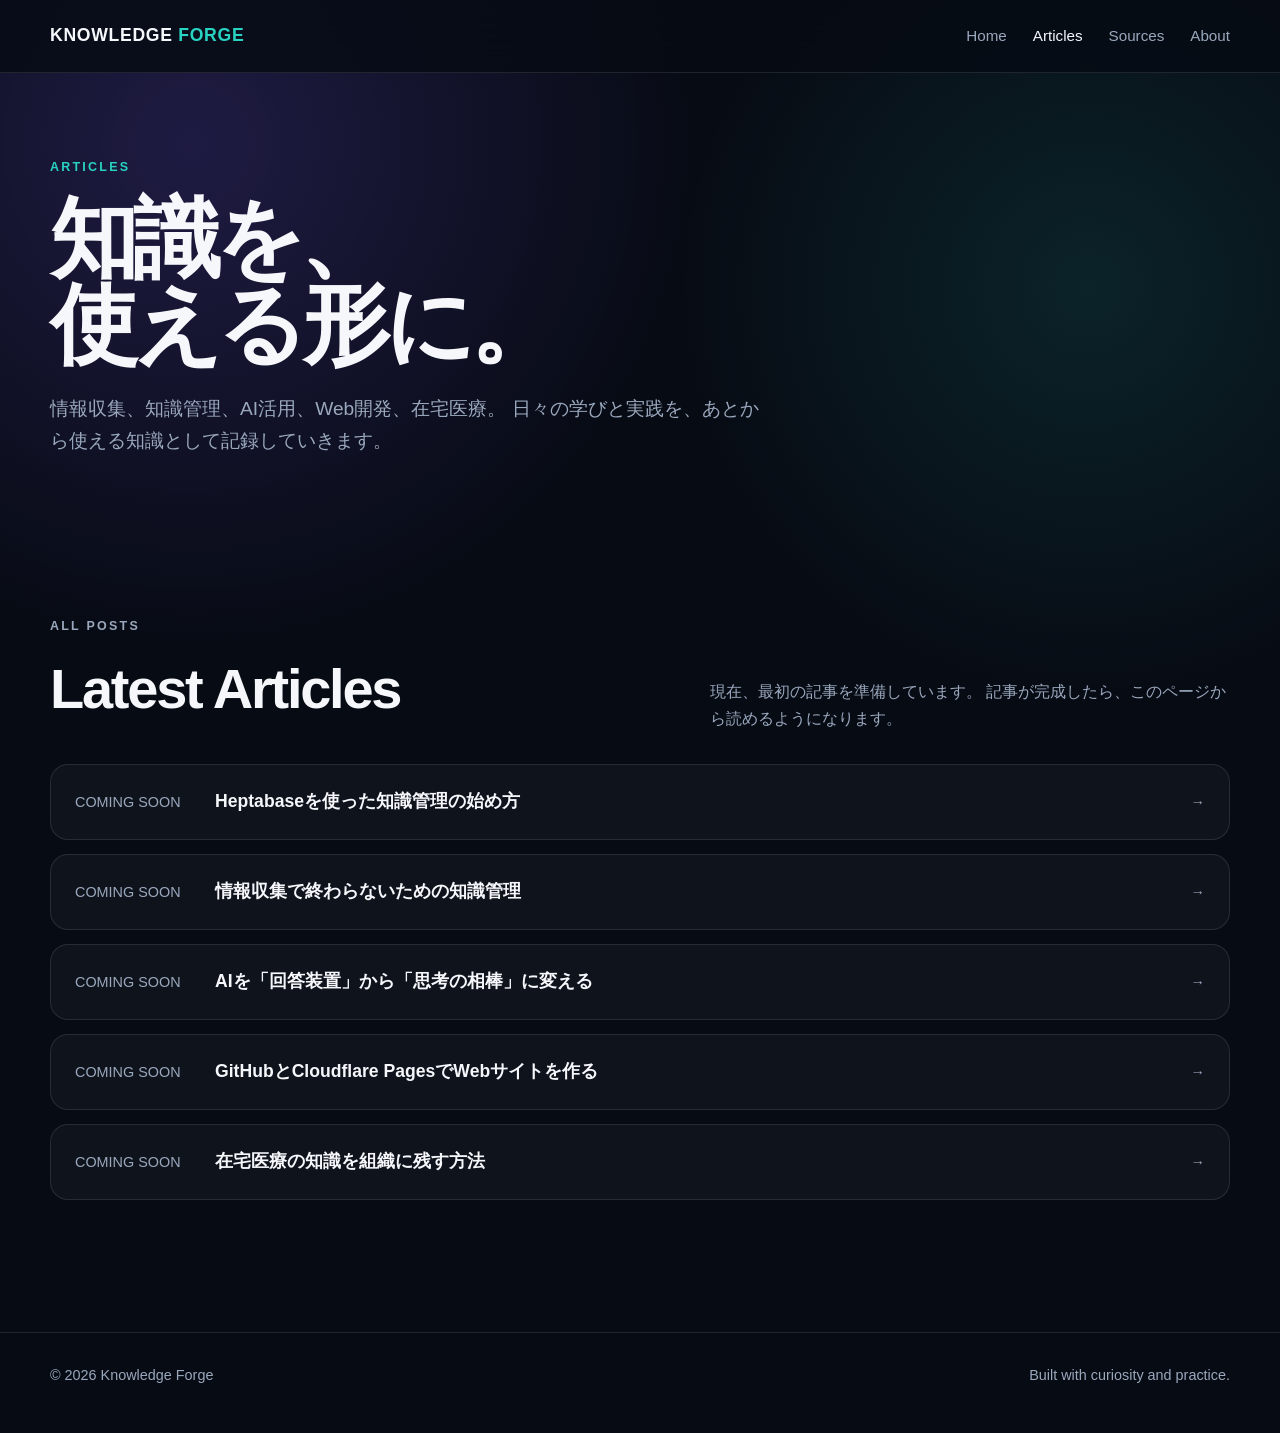
==== articles.html @ 5b1553bd "Create articles.html" ====
<!DOCTYPE html>
<html lang="ja">
<head>
  <meta charset="UTF-8">

  <meta
    name="viewport"
    content="width=device-width, initial-scale=1.0"
  >

  <meta
    name="description"
    content="Knowledge Forgeの記事一覧。Heptabase、AI、自動化、Web開発、在宅医療について発信します。"
  >

  <title>Articles | Knowledge Forge</title>

  <link rel="stylesheet" href="style.css">
</head>

<body>

  <header class="site-header">
    <div class="container nav">

      <a class="logo" href="index.html">
        KNOWLEDGE <span>FORGE</span>
      </a>

      <nav class="nav-links" aria-label="メインナビゲーション">
        <a href="index.html">Home</a>
        <a class="active" href="articles.html">Articles</a>
        <a href="sources.html">Sources</a>
        <a href="about.html">About</a>
      </nav>

    </div>
  </header>

  <main>

    <section class="page-hero">
      <div class="container">

        <p class="eyebrow">ARTICLES</p>

        <h1>
          知識を、<br>
          使える形に。
        </h1>

        <p class="hero-copy">
          情報収集、知識管理、AI活用、Web開発、在宅医療。
          日々の学びと実践を、あとから使える知識として記録していきます。
        </p>

      </div>
    </section>

    <section class="section">
      <div class="container">

        <div class="section-heading">
          <div>
            <p class="eyebrow">ALL POSTS</p>
            <h2>Latest Articles</h2>
          </div>

          <p>
            現在、最初の記事を準備しています。
            記事が完成したら、このページから読めるようになります。
          </p>
        </div>

        <div class="article-list">

          <a class="article-item" href="#">
            <span class="article-date">COMING SOON</span>

            <h2>
              Heptabaseを使った知識管理の始め方
            </h2>

            <span class="article-arrow">→</span>
          </a>

          <a class="article-item" href="#">
            <span class="article-date">COMING SOON</span>

            <h2>
              情報収集で終わらないための知識管理
            </h2>

            <span class="article-arrow">→</span>
          </a>

          <a class="article-item" href="#">
            <span class="article-date">COMING SOON</span>

            <h2>
              AIを「回答装置」から「思考の相棒」に変える
            </h2>

            <span class="article-arrow">→</span>
          </a>

          <a class="article-item" href="#">
            <span class="article-date">COMING SOON</span>

            <h2>
              GitHubとCloudflare PagesでWebサイトを作る
            </h2>

            <span class="article-arrow">→</span>
          </a>

          <a class="article-item" href="#">
            <span class="article-date">COMING SOON</span>

            <h2>
              在宅医療の知識を組織に残す方法
            </h2>

            <span class="article-arrow">→</span>
          </a>

        </div>
      </div>
    </section>

  </main>

  <footer class="site-footer">
    <div class="container footer-inner">

      <p>
        © 2026 Knowledge Forge
      </p>

      <p>
        Built with curiosity and practice.
      </p>

    </div>
  </footer>

</body>
</html>
---- style.css ----
:root {
  --bg: #070b14;
  --bg-soft: #0d1320;
  --panel: rgba(18, 27, 44, 0.78);
  --text: #f5f7fb;
  --muted: #9aa8bd;
  --line: rgba(255, 255, 255, 0.1);
  --accent: #7c5cff;
  --accent-2: #29d3c2;
  --max-width: 1180px;
}

* {
  box-sizing: border-box;
}

html {
  scroll-behavior: smooth;
}

body {
  margin: 0;
  min-height: 100vh;
  color: var(--text);
  background:
    radial-gradient(circle at 15% 10%, rgba(124, 92, 255, 0.2), transparent 30%),
    radial-gradient(circle at 85% 20%, rgba(41, 211, 194, 0.12), transparent 26%),
    var(--bg);
  font-family:
    Inter,
    -apple-system,
    BlinkMacSystemFont,
    "Segoe UI",
    sans-serif;
  line-height: 1.7;
}

a {
  color: inherit;
  text-decoration: none;
}

img {
  max-width: 100%;
  display: block;
}

.container {
  width: min(calc(100% - 40px), var(--max-width));
  margin: 0 auto;
}

.site-header {
  position: sticky;
  top: 0;
  z-index: 100;
  border-bottom: 1px solid var(--line);
  background: rgba(7, 11, 20, 0.82);
  backdrop-filter: blur(18px);
}

.nav {
  min-height: 72px;
  display: flex;
  align-items: center;
  justify-content: space-between;
  gap: 24px;
}

.logo {
  font-size: 1.1rem;
  font-weight: 800;
  letter-spacing: 0.04em;
}

.logo span {
  color: var(--accent-2);
}

.nav-links {
  display: flex;
  align-items: center;
  gap: 26px;
  color: var(--muted);
  font-size: 0.95rem;
}

.nav-links a:hover,
.nav-links a.active {
  color: var(--text);
}

.hero {
  padding: 110px 0 90px;
}

.eyebrow {
  margin-bottom: 18px;
  color: var(--accent-2);
  font-size: 0.78rem;
  font-weight: 800;
  letter-spacing: 0.18em;
  text-transform: uppercase;
}

h1,
h2,
h3,
p {
  margin-top: 0;
}

h1 {
  max-width: 900px;
  margin-bottom: 24px;
  font-size: clamp(3rem, 8vw, 6.7rem);
  line-height: 0.98;
  letter-spacing: -0.06em;
}

.hero-copy {
  max-width: 720px;
  margin-bottom: 36px;
  color: var(--muted);
  font-size: clamp(1rem, 2vw, 1.2rem);
}

.button-row {
  display: flex;
  flex-wrap: wrap;
  gap: 14px;
}

.button {
  display: inline-flex;
  min-height: 48px;
  align-items: center;
  justify-content: center;
  padding: 0 22px;
  border: 1px solid var(--line);
  border-radius: 999px;
  font-weight: 700;
  transition:
    transform 0.2s ease,
    border-color 0.2s ease,
    background 0.2s ease;
}

.button:hover {
  transform: translateY(-2px);
  border-color: rgba(255, 255, 255, 0.28);
}

.button-primary {
  border-color: transparent;
  background: linear-gradient(135deg, var(--accent), #5d8cff);
}

.button-secondary {
  background: rgba(255, 255, 255, 0.04);
}

.section {
  padding: 72px 0;
}

.section-heading {
  display: flex;
  align-items: end;
  justify-content: space-between;
  gap: 30px;
  margin-bottom: 28px;
}

.section-heading h2 {
  margin-bottom: 0;
  font-size: clamp(2rem, 5vw, 3.5rem);
  letter-spacing: -0.04em;
}

.section-heading p {
  max-width: 520px;
  margin-bottom: 4px;
  color: var(--muted);
}

.grid {
  display: grid;
  grid-template-columns: repeat(3, minmax(0, 1fr));
  gap: 18px;
}

.card {
  min-height: 250px;
  padding: 26px;
  border: 1px solid var(--line);
  border-radius: 24px;
  background:
    linear-gradient(
      145deg,
      rgba(255, 255, 255, 0.07),
      rgba(255, 255, 255, 0.02)
    ),
    var(--panel);
  box-shadow: 0 24px 80px rgba(0, 0, 0, 0.22);
  transition:
    transform 0.25s ease,
    border-color 0.25s ease;
}

.card:hover {
  transform: translateY(-5px);
  border-color: rgba(124, 92, 255, 0.55);
}

.card-number {
  display: block;
  margin-bottom: 54px;
  color: var(--accent-2);
  font-size: 0.8rem;
  font-weight: 800;
  letter-spacing: 0.16em;
}

.card h3 {
  margin-bottom: 10px;
  font-size: 1.35rem;
}

.card p {
  margin-bottom: 0;
  color: var(--muted);
}

.page-hero {
  padding: 84px 0 50px;
}

.page-hero h1 {
  font-size: clamp(2.8rem, 7vw, 5.5rem);
}

.article-list {
  display: grid;
  gap: 14px;
}

.article-item {
  display: grid;
  grid-template-columns: 120px 1fr auto;
  align-items: center;
  gap: 20px;
  padding: 22px 24px;
  border: 1px solid var(--line);
  border-radius: 18px;
  background: rgba(255, 255, 255, 0.035);
}

.article-item:hover {
  border-color: rgba(124, 92, 255, 0.48);
}

.article-date,
.article-arrow {
  color: var(--muted);
  font-size: 0.9rem;
}

.article-item h2 {
  margin: 0;
  font-size: 1.1rem;
}

.content {
  max-width: 780px;
  padding-bottom: 90px;
}

.content h2 {
  margin-top: 46px;
  font-size: 1.8rem;
}

.content p,
.content li {
  color: var(--muted);
}

.site-footer {
  margin-top: 60px;
  border-top: 1px solid var(--line);
}

.footer-inner {
  min-height: 100px;
  display: flex;
  align-items: center;
  justify-content: space-between;
  gap: 20px;
  color: var(--muted);
  font-size: 0.9rem;
}

@media (max-width: 820px) {
  .nav {
    min-height: auto;
    padding: 18px 0;
    align-items: flex-start;
    flex-direction: column;
  }

  .nav-links {
    width: 100%;
    gap: 16px;
    overflow-x: auto;
    padding-bottom: 4px;
  }

  .hero {
    padding: 80px 0 64px;
  }

  .grid {
    grid-template-columns: 1fr;
  }

  .section-heading {
    align-items: flex-start;
    flex-direction: column;
  }

  .article-item {
    grid-template-columns: 1fr;
    gap: 6px;
  }

  .article-arrow {
    display: none;
  }

  .footer-inner {
    padding: 28px 0;
    align-items: flex-start;
    flex-direction: column;
  }
}
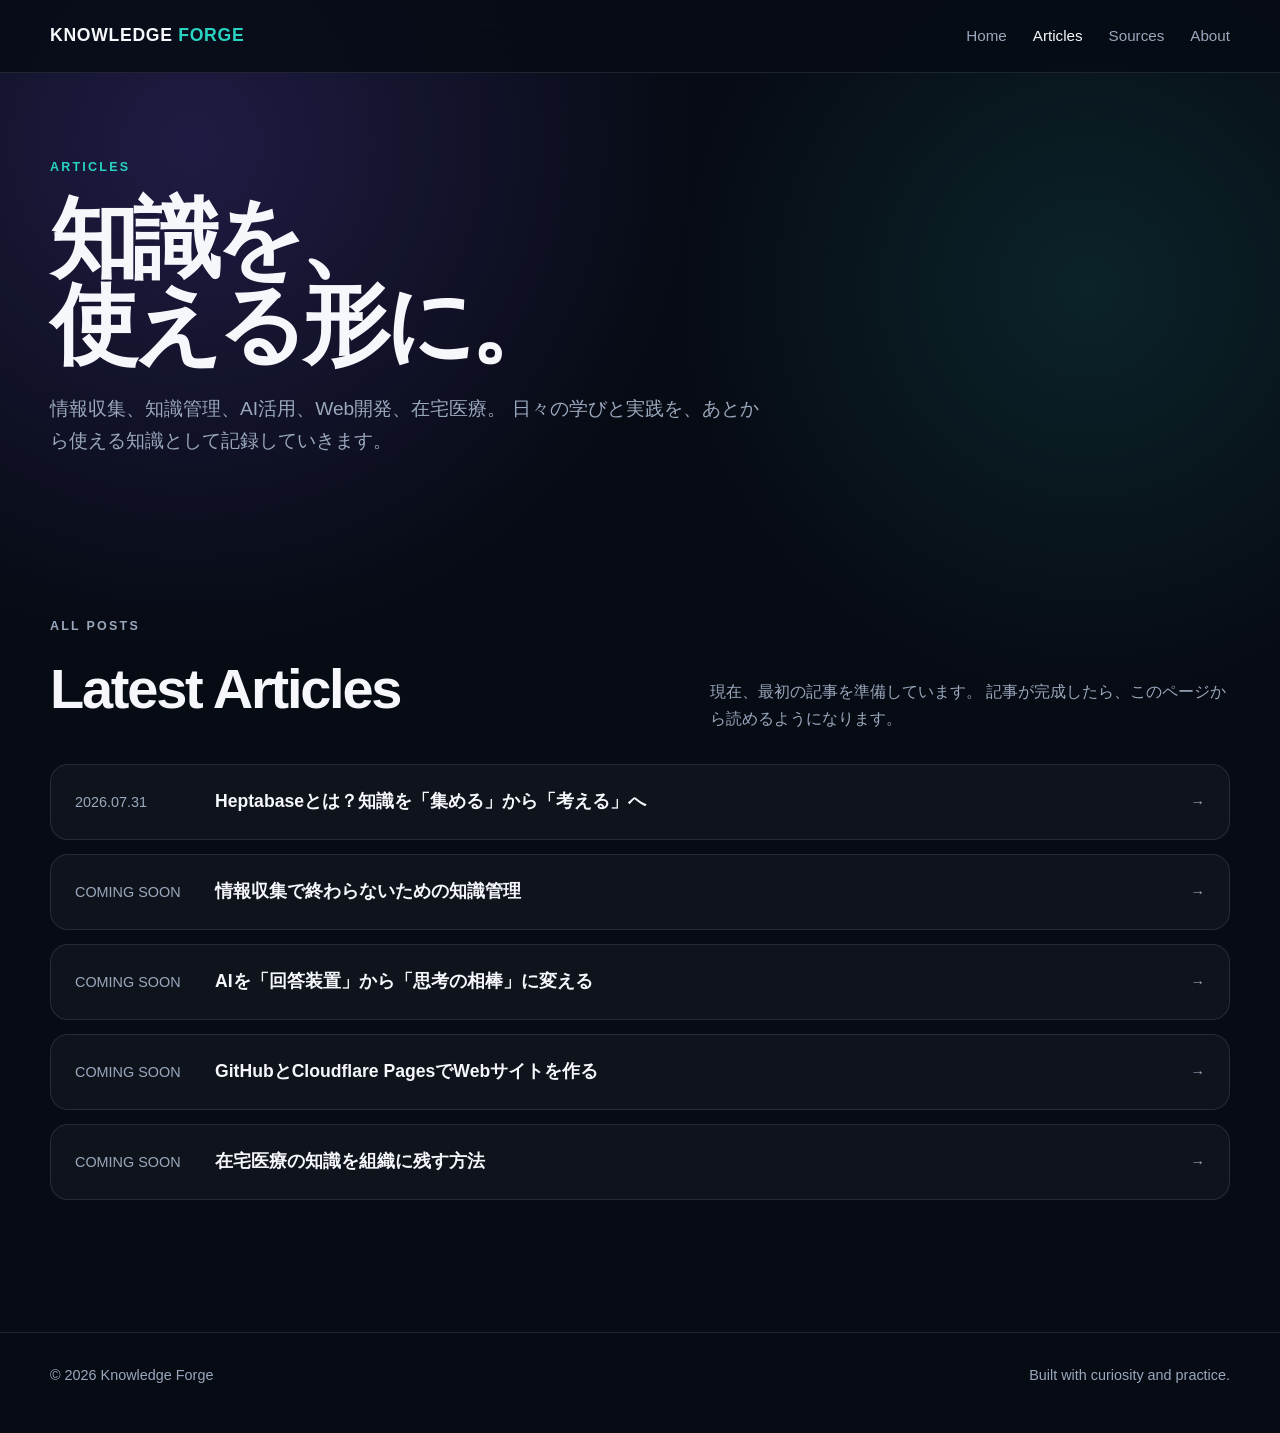
==== commit fabcb6b6: "Link first article" ====
--- a/articles.html
+++ b/articles.html
@@ -74,15 +74,18 @@
 
         <div class="article-list">
 
-          <a class="article-item" href="#">
-            <span class="article-date">COMING SOON</span>
+         <a
+  class="article-item"
+  href="articles/heptabase-introduction.html"
+>
+  <span class="article-date">2026.07.31</span>
 
-            <h2>
-              Heptabaseを使った知識管理の始め方
-            </h2>
+  <h2>
+    Heptabaseとは？知識を「集める」から「考える」へ
+  </h2>
 
-            <span class="article-arrow">→</span>
-          </a>
+  <span class="article-arrow">→</span>
+</a>
 
           <a class="article-item" href="#">
             <span class="article-date">COMING SOON</span>
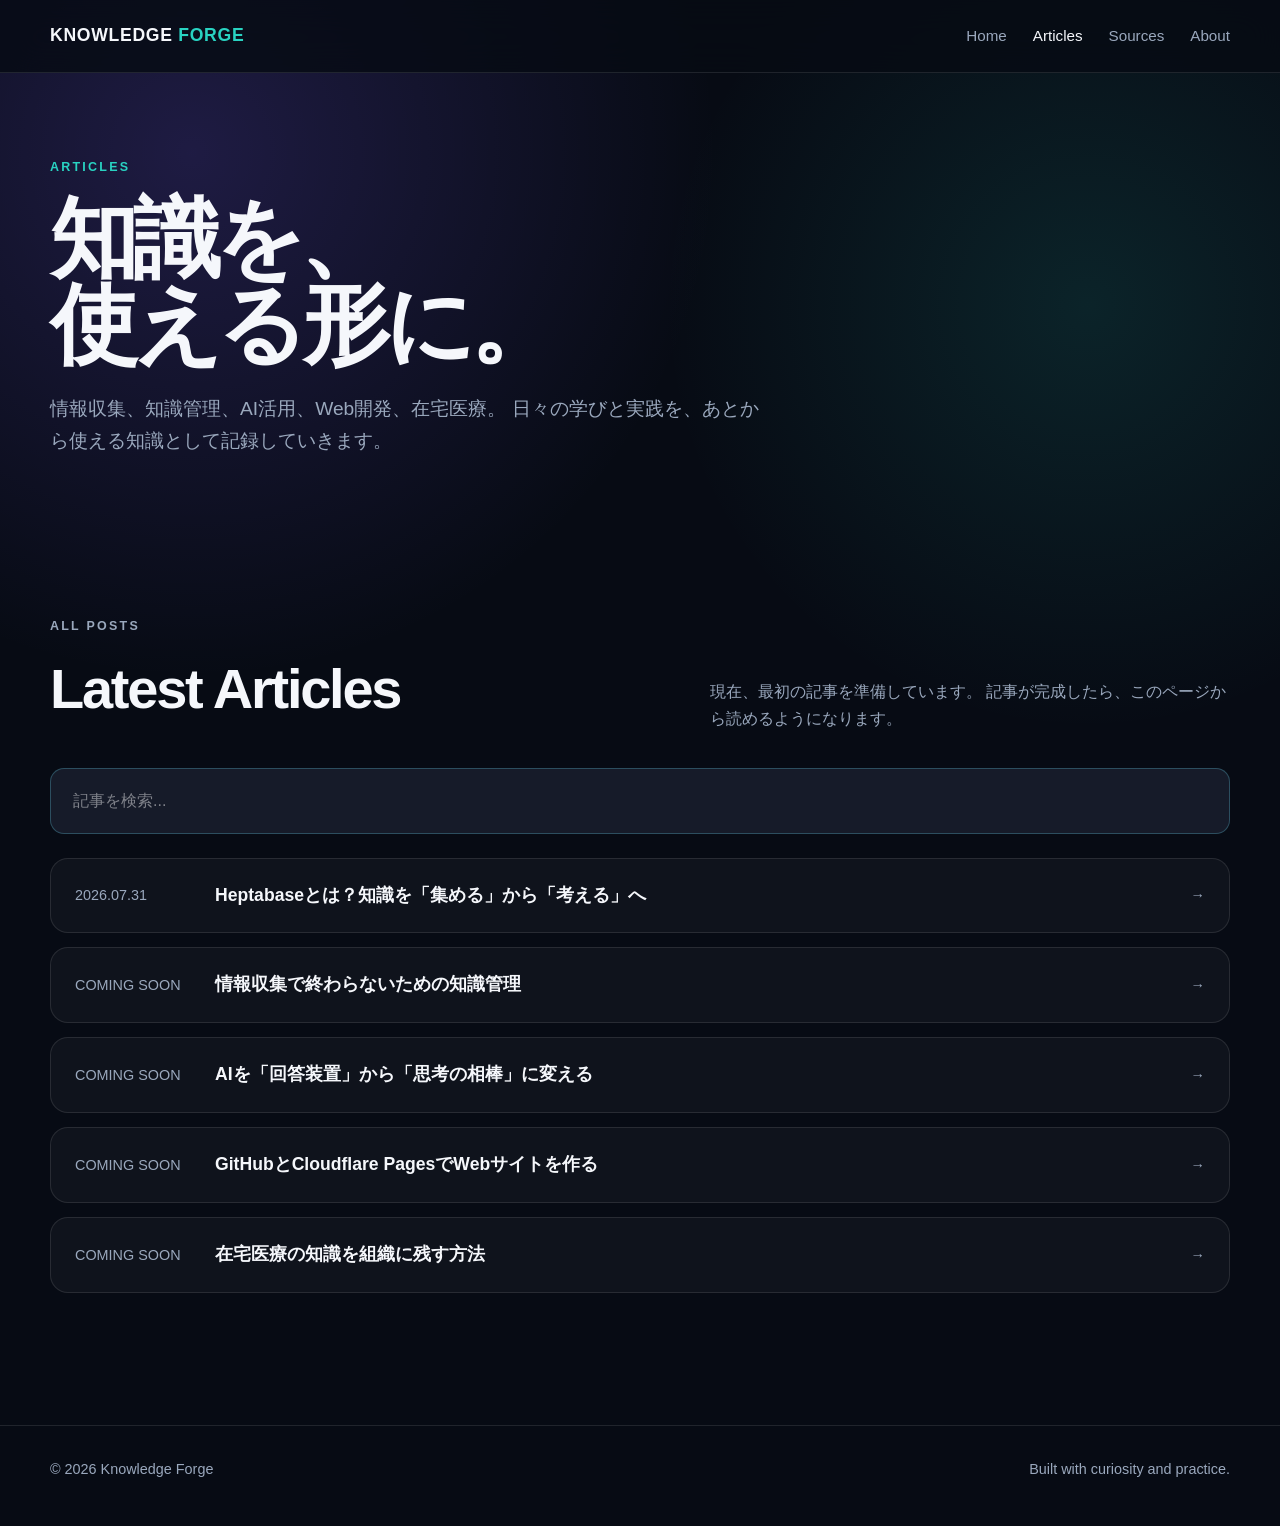
==== commit ccb34e1a: "Add article search" ====
--- a/articles.html
+++ b/articles.html
@@ -71,7 +71,18 @@
             記事が完成したら、このページから読めるようになります。
           </p>
         </div>
+<div class="article-search">
+  <input
+    type="search"
+    id="articleSearch"
+    placeholder="記事を検索..."
+    aria-label="記事を検索"
+  >
+</div>
 
+<p id="noResults" class="no-results">
+  該当する記事が見つかりません。
+</p>
         <div class="article-list">
 
          <a
@@ -146,6 +157,28 @@
 
     </div>
   </footer>
+<script>
+  const searchInput = document.getElementById("articleSearch");
+  const articleItems = document.querySelectorAll(".article-item");
+  const noResults = document.getElementById("noResults");
 
+  searchInput.addEventListener("input", function () {
+    const keyword = searchInput.value.toLowerCase().trim();
+    let visibleCount = 0;
+
+    articleItems.forEach(function (item) {
+      const articleText = item.textContent.toLowerCase();
+      const isMatch = articleText.includes(keyword);
+
+      item.style.display = isMatch ? "" : "none";
+
+      if (isMatch) {
+        visibleCount++;
+      }
+    });
+
+    noResults.style.display = visibleCount === 0 ? "block" : "none";
+  });
+</script>
 </body>
 </html>
--- a/style.css
+++ b/style.css
@@ -344,3 +344,193 @@
     flex-direction: column;
   }
 }
+/* =========================
+   ARTICLE PAGE
+========================= */
+
+.article-container{
+    max-width:900px;
+    margin:0 auto;
+    padding:80px 20px;
+}
+
+.article-container h1{
+    font-size:3.5rem;
+    line-height:1.2;
+    margin-bottom:20px;
+}
+
+.article-container h2{
+    margin-top:70px;
+    margin-bottom:20px;
+    font-size:2rem;
+}
+
+.article-container p{
+    font-size:1.15rem;
+    line-height:2;
+    color:#d5d5d5;
+    margin-bottom:24px;
+}
+
+.article-meta{
+    display:flex;
+    gap:12px;
+    flex-wrap:wrap;
+    margin-bottom:50px;
+}
+
+.article-tag{
+    background:#22263b;
+    color:#6ee7ff;
+    padding:6px 14px;
+    border-radius:999px;
+    font-size:.9rem;
+}
+
+.article-box{
+
+    background:#161b29;
+
+    border-radius:20px;
+
+    padding:30px;
+
+    margin:50px 0;
+
+}
+
+.article-box ul{
+
+    padding-left:20px;
+
+}
+
+.article-box li{
+
+    margin:12px 0;
+
+}
+.article-layout {
+  display: grid;
+  grid-template-columns: 3fr 1fr;
+  gap: 48px;
+  align-items: start;
+}
+
+.knowledge-sidebar {
+  position: sticky;
+  top: 100px;
+  background: #1d2232;
+  border-radius: 16px;
+  padding: 24px;
+}
+
+.knowledge-sidebar h3 {
+  margin-top: 0;
+  color: #6ee7ff;
+}
+
+.knowledge-sidebar ul {
+  list-style: none;
+  padding: 0;
+  margin: 0;
+}
+
+.knowledge-sidebar li {
+  padding: 8px 0;
+  border-bottom: 1px solid rgba(255, 255, 255, 0.08);
+}
+@media (max-width: 900px) {
+  .article-layout {
+    grid-template-columns: 1fr;
+  }
+
+  .knowledge-sidebar {
+    position: static;
+  }
+}
+.article-box h2 {
+  margin-top: 0;
+}
+.graph-root {
+  display: flex;
+  align-items: center;
+  gap: 10px;
+  font-weight: 700;
+  margin-bottom: 12px;
+}
+
+.graph-dot {
+  width: 12px;
+  height: 12px;
+  background: #6ee7ff;
+  border-radius: 50%;
+  box-shadow: 0 0 12px rgba(110, 231, 255, 0.8);
+}
+
+.graph-branches {
+  list-style: none;
+  margin: 0;
+  padding-left: 28px;
+  position: relative;
+}
+
+.graph-branches::before {
+  content: "";
+  position: absolute;
+  left: 6px;
+  top: 0;
+  bottom: 14px;
+  width: 1px;
+  background: rgba(110, 231, 255, 0.35);
+}
+
+.graph-branches li {
+  position: relative;
+  padding: 10px 0 10px 18px;
+  border-bottom: 1px solid rgba(255, 255, 255, 0.08);
+}
+
+.graph-branches li::before {
+  content: "";
+  position: absolute;
+  left: -22px;
+  top: 50%;
+  width: 20px;
+  height: 1px;
+  background: rgba(110, 231, 255, 0.35);
+}
+.article-search {
+  margin: 32px 0 24px;
+}
+
+.article-search input {
+  width: 100%;
+  padding: 18px 22px;
+  border: 1px solid rgba(110, 231, 255, 0.25);
+  border-radius: 14px;
+  background: #161b29;
+  color: #ffffff;
+  font: inherit;
+  font-size: 16px;
+  outline: none;
+  transition: border-color 0.2s ease, box-shadow 0.2s ease;
+}
+
+.article-search input::placeholder {
+  color: rgba(255, 255, 255, 0.45);
+}
+
+.article-search input:focus {
+  border-color: #6ee7ff;
+  box-shadow: 0 0 0 4px rgba(110, 231, 255, 0.1);
+}
+
+.no-results {
+  display: none;
+  padding: 24px;
+  border-radius: 14px;
+  background: #161b29;
+  color: rgba(255, 255, 255, 0.7);
+}
